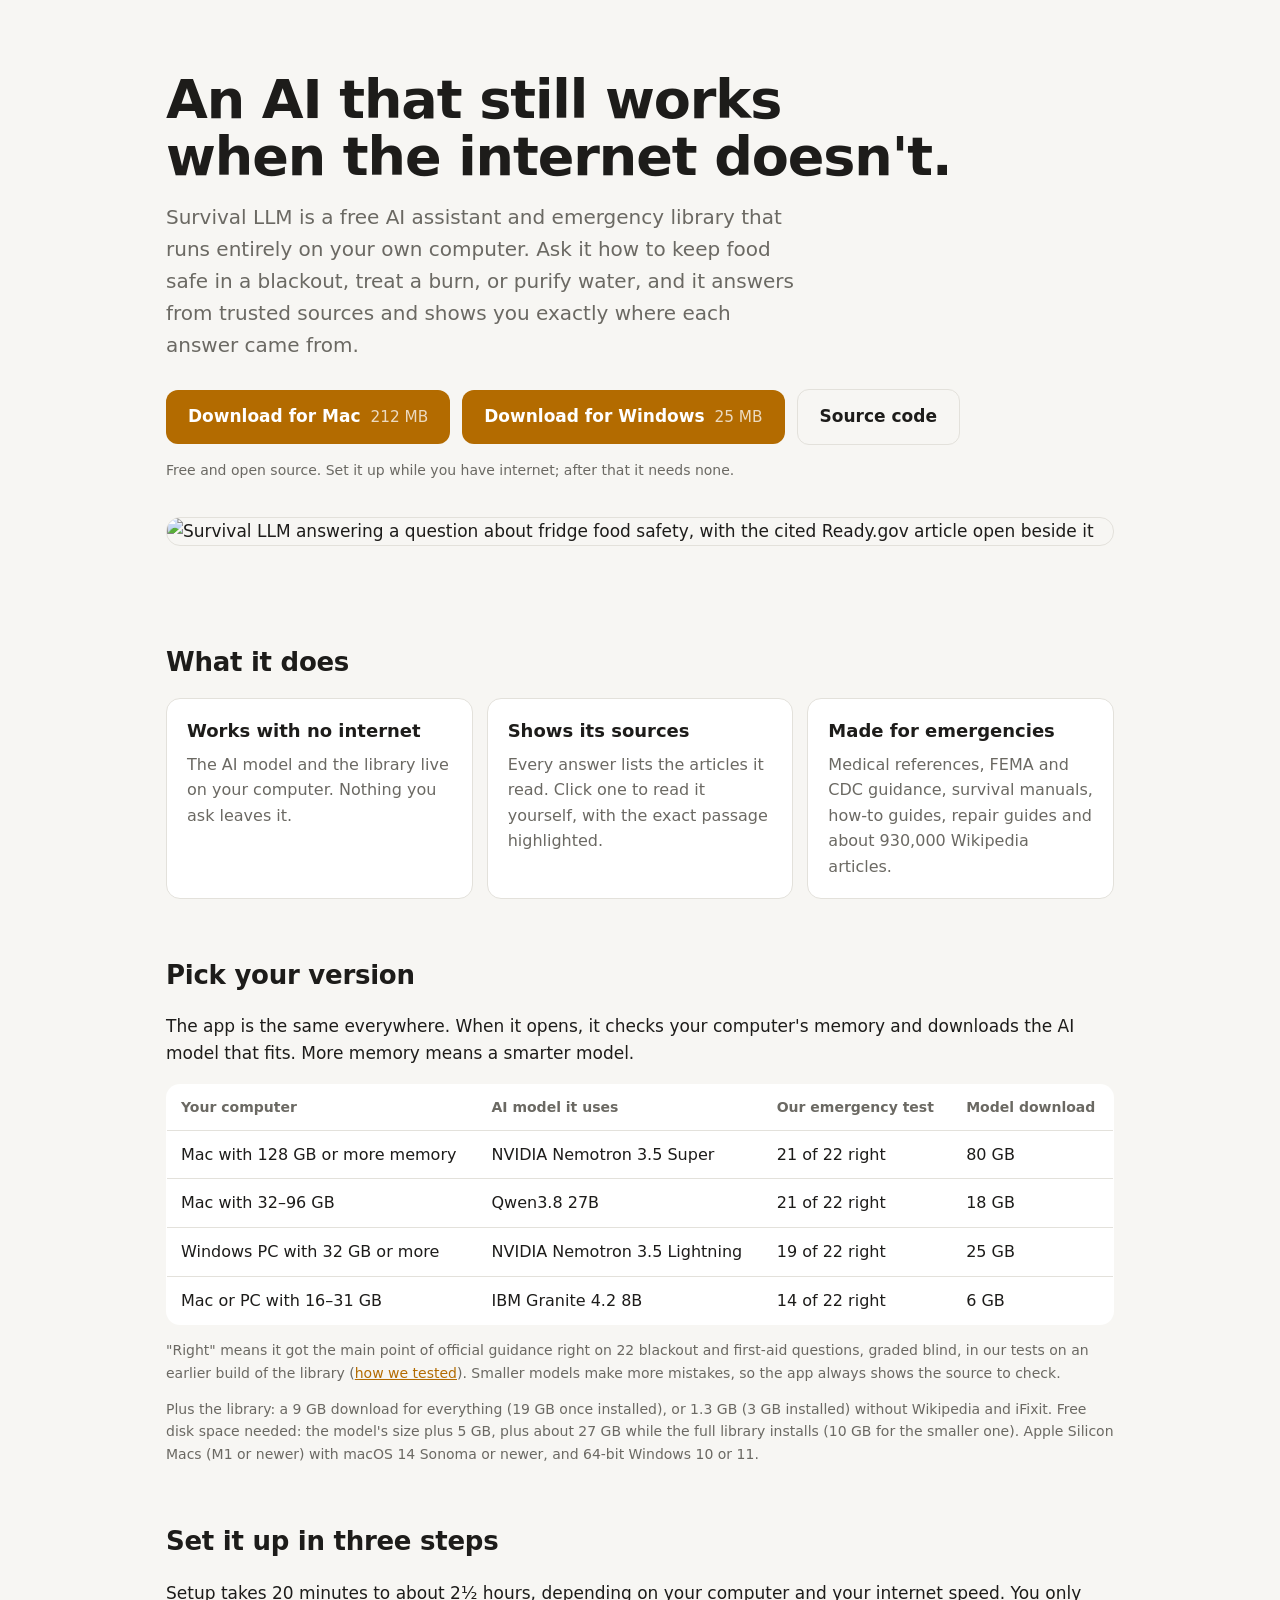
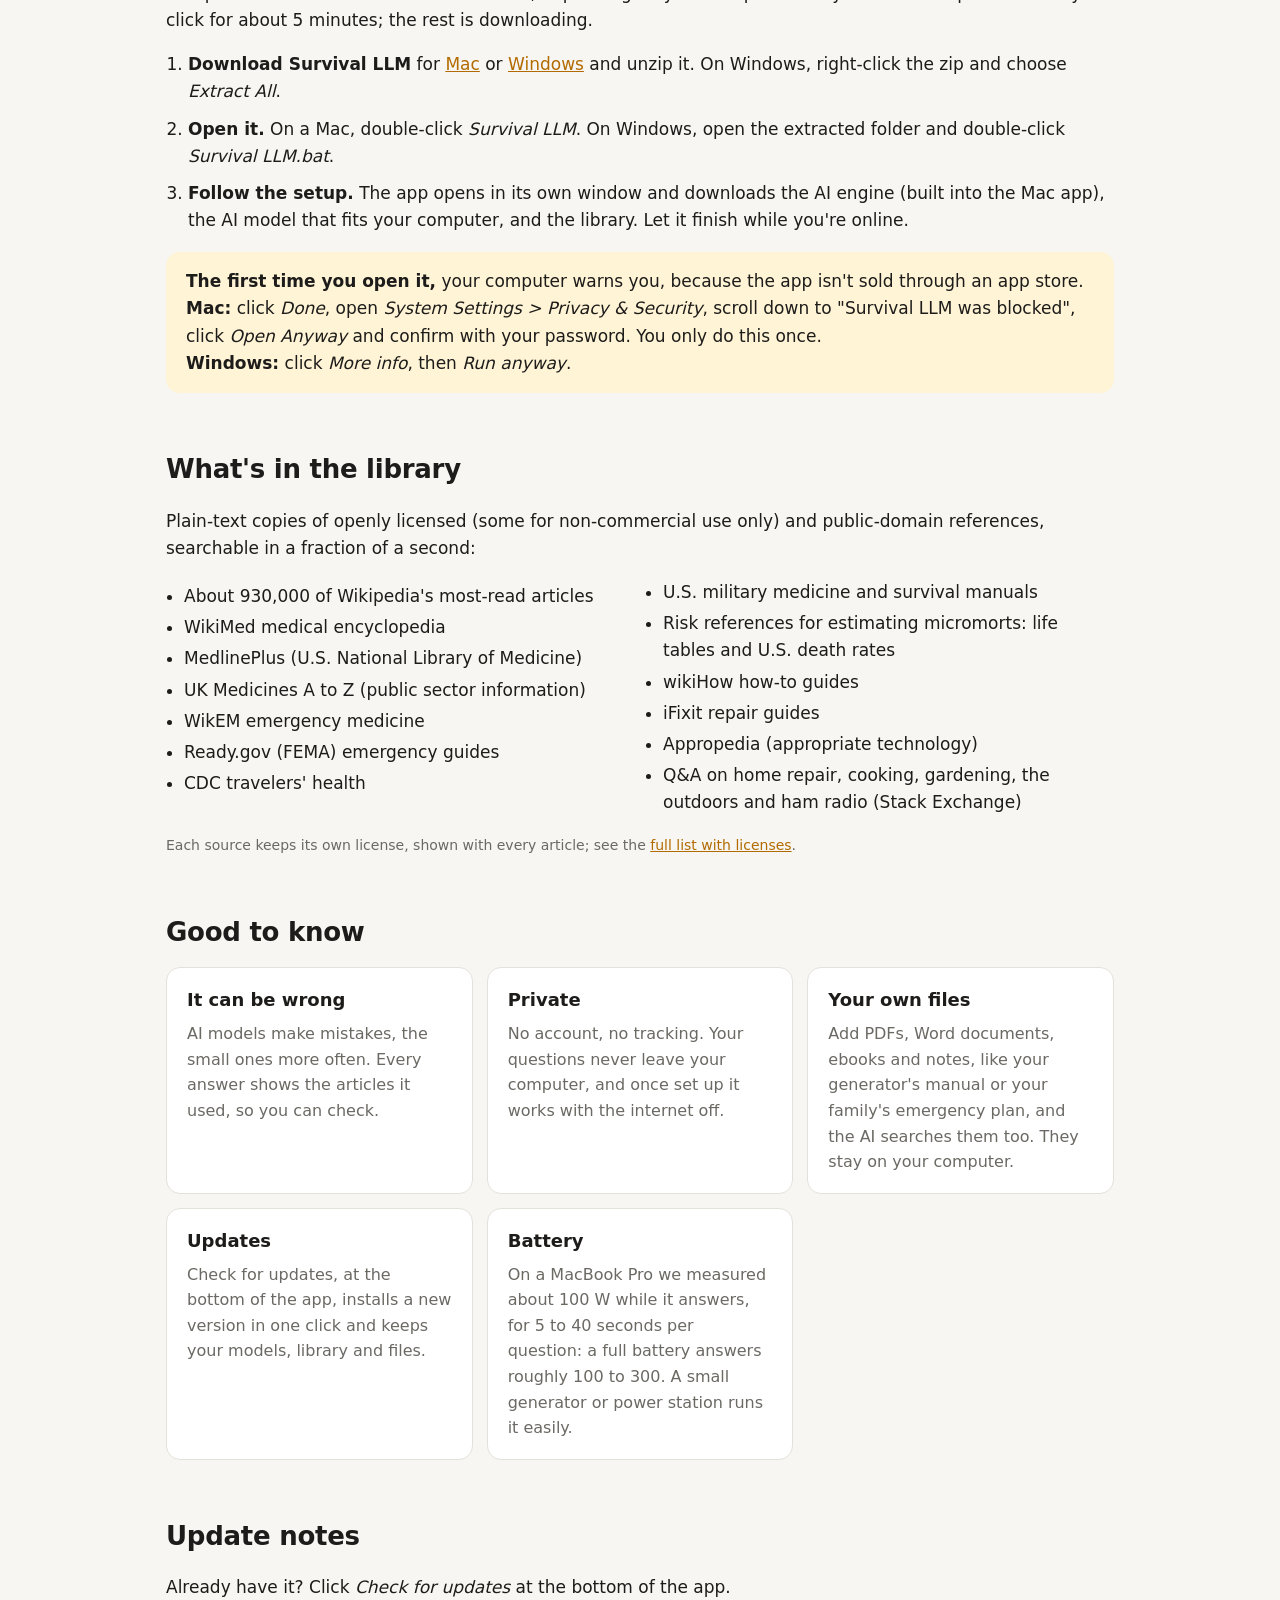
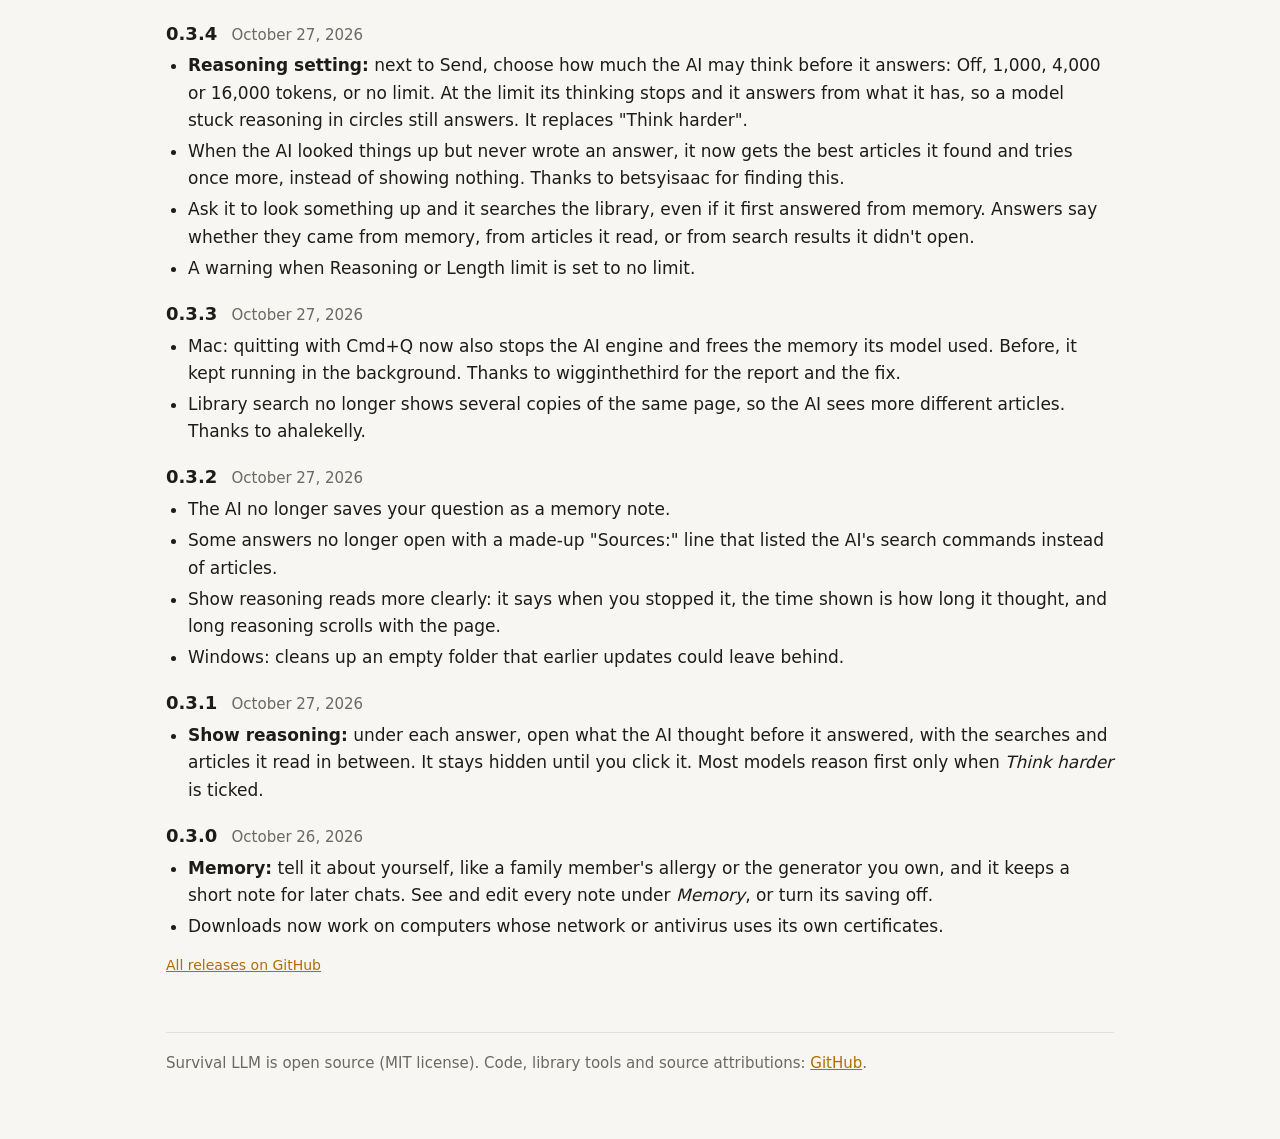
==== docs/index.html @ 3ea8a3d5 "first commit" ====
<!doctype html>
<html lang="en">
<head>
<meta charset="utf-8">
<meta name="viewport" content="width=device-width, initial-scale=1">
<title>Survival LLM</title>
<meta name="description" content="A free, open-source AI assistant and survival library that runs on your own computer and works with no internet.">
<meta property="og:type" content="website">
<meta property="og:site_name" content="brangus.io">
<meta property="og:title" content="Survival LLM: an AI that still works when the internet doesn't">
<meta property="og:description" content="A free AI assistant and survival library (1.5 million offline articles) that runs on your own computer, with no internet. Shows the source of every answer. Mac and Windows.">
<meta property="og:url" content="https://www.brangus.io/survival-llm">
<meta property="og:image" content="https://www.brangus.io/survival-llm/social-card.png">
<meta property="og:image:width" content="1200">
<meta property="og:image:height" content="628">
<meta property="og:image:alt" content="Survival LLM answering &quot;I'm bleeding a lot from my foot. Help. What do I do?&quot; with first-aid steps and the manuals it used">
<meta name="twitter:card" content="summary_large_image">
<meta name="twitter:title" content="Survival LLM: an AI that still works when the internet doesn't">
<meta name="twitter:description" content="A free AI assistant and survival library that runs on your own computer, with no internet. Shows the source of every answer.">
<meta name="twitter:image" content="https://www.brangus.io/survival-llm/social-card.png">
<link rel="canonical" href="https://www.brangus.io/survival-llm">
<style>
  :root {
    --bg: #f7f6f3; --panel: #ffffff; --text: #1d1c1a; --muted: #6b6963; --line: #e3e1db;
    --accent: #b36b00; --accent-text: #ffffff; --soft: #fff4d6;
    color-scheme: light;
  }
  @media (prefers-color-scheme: dark) {
    :root:not([data-theme="light"]) {
      --bg: #151412; --panel: #1e1d1a; --text: #ecebe6; --muted: #a3a097; --line: #2f2d29;
      --accent: #f0b54a; --accent-text: #1d1405; --soft: #2c2619; color-scheme: dark;
    }
  }
  :root[data-theme="dark"] {
    --bg: #151412; --panel: #1e1d1a; --text: #ecebe6; --muted: #a3a097; --line: #2f2d29;
    --accent: #f0b54a; --accent-text: #1d1405; --soft: #2c2619; color-scheme: dark;
  }
  * { box-sizing: border-box; }
  body { margin: 0; background: var(--bg); color: var(--text);
    font: 17px/1.6 system-ui, -apple-system, "Segoe UI", Roboto, sans-serif; }
  main { max-width: 980px; margin: 0 auto; padding: 0 16px 64px; }
  a { color: var(--accent); }
  .hero { padding: 72px 0 40px; }
  .hero h1 { font-size: clamp(34px, 6vw, 54px); line-height: 1.05; margin: 0 0 16px; letter-spacing: -0.02em; }
  .hero p.lede { font-size: 20px; color: var(--muted); max-width: 640px; margin: 0 0 28px; }
  .buttons { display: flex; flex-wrap: wrap; gap: 12px; align-items: center; }
  .btn { display: inline-block; padding: 13px 22px; border-radius: 12px; font-weight: 650; text-decoration: none;
    background: var(--accent); color: var(--accent-text); }
  .btn.secondary { background: transparent; color: var(--text); border: 1px solid var(--line); }
  .btn .size { font-weight: 400; opacity: .75; margin-left: 4px; font-size: .9em; }
  .small { font-size: 14px; color: var(--muted); }
  h2 { font-size: 26px; margin: 56px 0 14px; letter-spacing: -0.01em; }
  .cards { display: grid; grid-template-columns: repeat(auto-fit, minmax(240px, 1fr)); gap: 14px; }
  .card { background: var(--panel); border: 1px solid var(--line); border-radius: 14px; padding: 18px 20px; }
  .card h3 { margin: 0 0 6px; font-size: 18px; }
  .card p { margin: 0; color: var(--muted); font-size: 16px; }
  table { width: 100%; border-collapse: collapse; background: var(--panel); border: 1px solid var(--line);
    border-radius: 14px; overflow: hidden; font-size: 16px; }
  th, td { text-align: left; padding: 11px 14px; border-bottom: 1px solid var(--line); vertical-align: top; }
  th { font-size: 14px; color: var(--muted); font-weight: 600; }
  tr:last-child td { border-bottom: 0; }
  .table-wrap { overflow-x: auto; }
  ol.steps { padding-left: 22px; }
  ol.steps li { margin: 10px 0; }
  .callout { background: var(--soft); border-radius: 14px; padding: 16px 20px; margin: 18px 0; }
  .sources { columns: 2 280px; column-gap: 28px; padding-left: 18px; }
  .sources li { break-inside: avoid; margin: 4px 0; }
  footer { border-top: 1px solid var(--line); margin-top: 56px; padding-top: 18px; color: var(--muted); font-size: 15px; }
  .shot { width: 100%; border-radius: 14px; border: 1px solid var(--line); margin-top: 36px; display: block; }
  .update h3 { margin: 18px 0 4px; font-size: 18px; }
  .update h3 .date { font-weight: 400; color: var(--muted); font-size: 15px; margin-left: 8px; }
  .update ul { margin: 0; padding-left: 22px; }
  .update li { margin: 4px 0; }
</style>
</head>
<body>
<main>
  <section class="hero">
    <h1>An AI that still works<br>when the internet doesn't.</h1>
    <p class="lede">Survival LLM is a free AI assistant and emergency library that runs entirely on your own computer.
      Ask it how to keep food safe in a blackout, treat a burn, or purify water, and it answers from
      trusted sources and shows you exactly where each answer came from.</p>
    <div class="buttons">
      <a class="btn" id="dl-mac" href="#download">Download for Mac <span class="size">212 MB</span></a>
      <a class="btn" id="dl-win" href="#download">Download for Windows <span class="size">25 MB</span></a>
      <a class="btn secondary" id="dl-src" href="#source">Source code</a>
    </div>
    <p class="small" id="device-note">Free and open source. Set it up while you have internet; after that it needs none.</p>
    <img class="shot" src="/survival-llm/screenshot.png" alt="Survival LLM answering a question about fridge food safety, with the cited Ready.gov article open beside it">
  </section>

  <h2>What it does</h2>
  <div class="cards">
    <div class="card"><h3>Works with no internet</h3><p>The AI model and the library live on your computer. Nothing you ask leaves it.</p></div>
    <div class="card"><h3>Shows its sources</h3><p>Every answer lists the articles it read. Click one to read it yourself, with the exact passage highlighted.</p></div>
    <div class="card"><h3>Made for emergencies</h3><p>Medical references, FEMA and CDC guidance, survival manuals, how-to guides, repair guides and about 930,000 Wikipedia articles.</p></div>
  </div>

  <h2 id="download">Pick your version</h2>
  <p>The app is the same everywhere. When it opens, it checks your computer's memory and downloads the AI model that fits.
    More memory means a smarter model.</p>
  <div class="table-wrap">
  <table>
    <thead><tr><th>Your computer</th><th>AI model it uses</th><th>Our emergency test</th><th>Model download</th></tr></thead>
    <tbody id="tiers">
      <tr><td>Mac with 128 GB or more memory</td><td>NVIDIA Nemotron 3.5 Super</td><td>21 of 22 right</td><td>80 GB</td></tr>
      <tr><td>Mac with 32–96 GB</td><td>Qwen3.8 27B</td><td>21 of 22 right</td><td>18 GB</td></tr>
      <tr><td>Windows PC with 32 GB or more</td><td>NVIDIA Nemotron 3.5 Lightning</td><td>19 of 22 right</td><td>25 GB</td></tr>
      <tr><td>Mac or PC with 16–31 GB</td><td>IBM Granite 4.2 8B</td><td>14 of 22 right</td><td>6 GB</td></tr>
    </tbody>
  </table>
  </div>
  <p class="small">"Right" means it got the main point of official guidance right on 22 blackout and first-aid
    questions, graded blind, in our tests on an earlier build of the library (<a id="tests-link" href="#source">how we
    tested</a>). Smaller models make more mistakes, so the app always shows the source to check.</p>
  <p class="small">Plus the library: a <span id="lib-full">9 GB</span> download for everything (19 GB once installed), or
    <span id="lib-lite">1.3 GB</span> (3 GB installed) without Wikipedia and iFixit. Free disk space needed: the model's
    size plus 5 GB, plus about 27 GB while the full library installs (10 GB for the smaller one).
    Apple Silicon Macs (M1 or newer) with macOS 14 Sonoma or newer, and 64-bit Windows 10 or 11.</p>

  <h2>Set it up in three steps</h2>
  <p>Setup takes 20 minutes to about 2½ hours, depending on your computer and your internet speed. You only click for
    about 5 minutes; the rest is downloading.</p>
  <ol class="steps">
    <li><strong>Download Survival LLM</strong> for <a id="dl-mac-2" href="#download">Mac</a> or <a id="dl-win-2" href="#download">Windows</a>
      and unzip it. On Windows, right-click the zip and choose <em>Extract All</em>.</li>
    <li><strong>Open it.</strong> On a Mac, double-click <em>Survival LLM</em>. On Windows, open the extracted folder and
      double-click <em>Survival LLM.bat</em>.</li>
    <li><strong>Follow the setup.</strong> The app opens in its own window and downloads the AI engine (built into the Mac
      app), the AI model that fits your computer, and the library. Let it finish while you're online.</li>
  </ol>
  <div class="callout">
    <strong>The first time you open it,</strong> your computer warns you, because the app isn't sold through an app store.
    <br><strong>Mac:</strong> click <em>Done</em>, open <em>System Settings &gt; Privacy &amp; Security</em>, scroll down to
    "Survival LLM was blocked", click <em>Open Anyway</em> and confirm with your password. You only do this once.
    <br><strong>Windows:</strong> click <em>More info</em>, then <em>Run anyway</em>.
  </div>

  <h2>What's in the library</h2>
  <p>Plain-text copies of openly licensed (some for non-commercial use only) and public-domain references, searchable
    in a fraction of a second:</p>
  <ul class="sources">
    <li>About 930,000 of Wikipedia's most-read articles</li>
    <li>WikiMed medical encyclopedia</li>
    <li>MedlinePlus (U.S. National Library of Medicine)</li>
    <li>UK Medicines A to Z (public sector information)</li>
    <li>WikEM emergency medicine</li>
    <li>Ready.gov (FEMA) emergency guides</li>
    <li>CDC travelers' health</li>
    <li>U.S. military medicine and survival manuals</li>
    <li>Risk references for estimating micromorts: life tables and U.S. death rates</li>
    <li>wikiHow how-to guides</li>
    <li>iFixit repair guides</li>
    <li>Appropedia (appropriate technology)</li>
    <li>Q&amp;A on home repair, cooking, gardening, the outdoors and ham radio (Stack Exchange)</li>
  </ul>
  <p class="small">Each source keeps its own license, shown with every article; see the
    <a id="sources-link" href="#source">full list with licenses</a>.</p>

  <h2>Good to know</h2>
  <div class="cards">
    <div class="card"><h3>It can be wrong</h3><p>AI models make mistakes, the small ones more often. Every answer shows the articles it used, so you can check.</p></div>
    <div class="card"><h3>Private</h3><p>No account, no tracking. Your questions never leave your computer, and once set up it works with the internet off.</p></div>
    <div class="card"><h3>Your own files</h3><p>Add PDFs, Word documents, ebooks and notes, like your generator's manual or your family's
      emergency plan, and the AI searches them too. They stay on your computer.</p></div>
    <div class="card"><h3>Updates</h3><p>Check for updates, at the bottom of the app, installs a new version in one click and keeps your
      models, library and files.</p></div>
    <div class="card"><h3>Battery</h3><p>On a MacBook Pro we measured about 100 W while it answers, for 5 to 40 seconds per question: a full battery
      answers roughly 100 to 300. A small generator or power station runs it easily.</p></div>
  </div>

  <h2 id="updates">Update notes</h2>
  <p>Already have it? Click <em>Check for updates</em> at the bottom of the app.</p>
  <div class="update">
    <h3>0.3.4 <span class="date">October 27, 2026</span></h3>
    <ul>
      <li><strong>Reasoning setting:</strong> next to Send, choose how much the AI may think before it answers: Off,
        1,000, 4,000 or 16,000 tokens, or no limit. At the limit its thinking stops and it answers from what it has, so
        a model stuck reasoning in circles still answers. It replaces "Think harder".</li>
      <li>When the AI looked things up but never wrote an answer, it now gets the best articles it found and tries once
        more, instead of showing nothing. Thanks to betsyisaac for finding this.</li>
      <li>Ask it to look something up and it searches the library, even if it first answered from memory. Answers say
        whether they came from memory, from articles it read, or from search results it didn't open.</li>
      <li>A warning when Reasoning or Length limit is set to no limit.</li>
    </ul>
    <h3>0.3.3 <span class="date">October 27, 2026</span></h3>
    <ul>
      <li>Mac: quitting with Cmd+Q now also stops the AI engine and frees the memory its model used. Before, it kept
        running in the background. Thanks to wigginthethird for the report and the fix.</li>
      <li>Library search no longer shows several copies of the same page, so the AI sees more different articles.
        Thanks to ahalekelly.</li>
    </ul>
    <h3>0.3.2 <span class="date">October 27, 2026</span></h3>
    <ul>
      <li>The AI no longer saves your question as a memory note.</li>
      <li>Some answers no longer open with a made-up "Sources:" line that listed the AI's search commands instead of articles.</li>
      <li>Show reasoning reads more clearly: it says when you stopped it, the time shown is how long it thought, and long
        reasoning scrolls with the page.</li>
      <li>Windows: cleans up an empty folder that earlier updates could leave behind.</li>
    </ul>
    <h3>0.3.1 <span class="date">October 27, 2026</span></h3>
    <ul>
      <li><strong>Show reasoning:</strong> under each answer, open what the AI thought before it answered, with the searches
        and articles it read in between. It stays hidden until you click it. Most models reason first only when
        <em>Think harder</em> is ticked.</li>
    </ul>
    <h3>0.3.0 <span class="date">October 26, 2026</span></h3>
    <ul>
      <li><strong>Memory:</strong> tell it about yourself, like a family member's allergy or the generator you own, and it
        keeps a short note for later chats. See and edit every note under <em>Memory</em>, or turn its saving off.</li>
      <li>Downloads now work on computers whose network or antivirus uses its own certificates.</li>
    </ul>
  </div>
  <p class="small"><a id="releases-link" href="#source">All releases on GitHub</a></p>

  <footer id="source">
    Survival LLM is open source (MIT license). Code, library tools and source attributions:
    <a id="repo-link" href="#">GitHub</a>.
  </footer>
</main>
<script>
  const REPO = "https://github.com/anonnerdfrenzy/survival-llm";
  const LINKS = {
    mac: REPO + "/releases/latest/download/Survival-LLM-mac.zip",
    windows: REPO + "/releases/latest/download/Survival-LLM-windows.zip",
    repo: REPO,
  };
  const set = (id, url) => { const el = document.getElementById(id); if (el && url) el.href = url; };
  set("dl-mac", LINKS.mac); set("dl-mac-2", LINKS.mac);
  set("dl-win", LINKS.windows); set("dl-win-2", LINKS.windows);
  set("tests-link", LINKS.repo + "#how-the-models-did");
  set("dl-src", LINKS.repo); set("repo-link", LINKS.repo); set("sources-link", LINKS.repo + "/blob/main/SOURCES.md");
  set("releases-link", LINKS.repo + "/releases");

  // Put the download for this visitor's computer first; phones and tablets get told it's for computers.
  const ua = navigator.userAgent;
  const phone = /iPhone|iPad|Android/i.test(ua) || (navigator.maxTouchPoints > 1 && /Macintosh/.test(ua));
  const win = /Windows/i.test(ua), mac = /Macintosh|Mac OS X/i.test(ua) && !phone;
  const macBtn = document.getElementById("dl-mac"), winBtn = document.getElementById("dl-win");
  if (win) { winBtn.parentNode.insertBefore(winBtn, macBtn); macBtn.classList.add("secondary"); }
  else if (mac) winBtn.classList.add("secondary");
  if (phone) document.getElementById("device-note").textContent =
    "Survival LLM runs on Mac and Windows computers, not phones. Open this page on your computer to download it.";
</script>
</body>
</html>
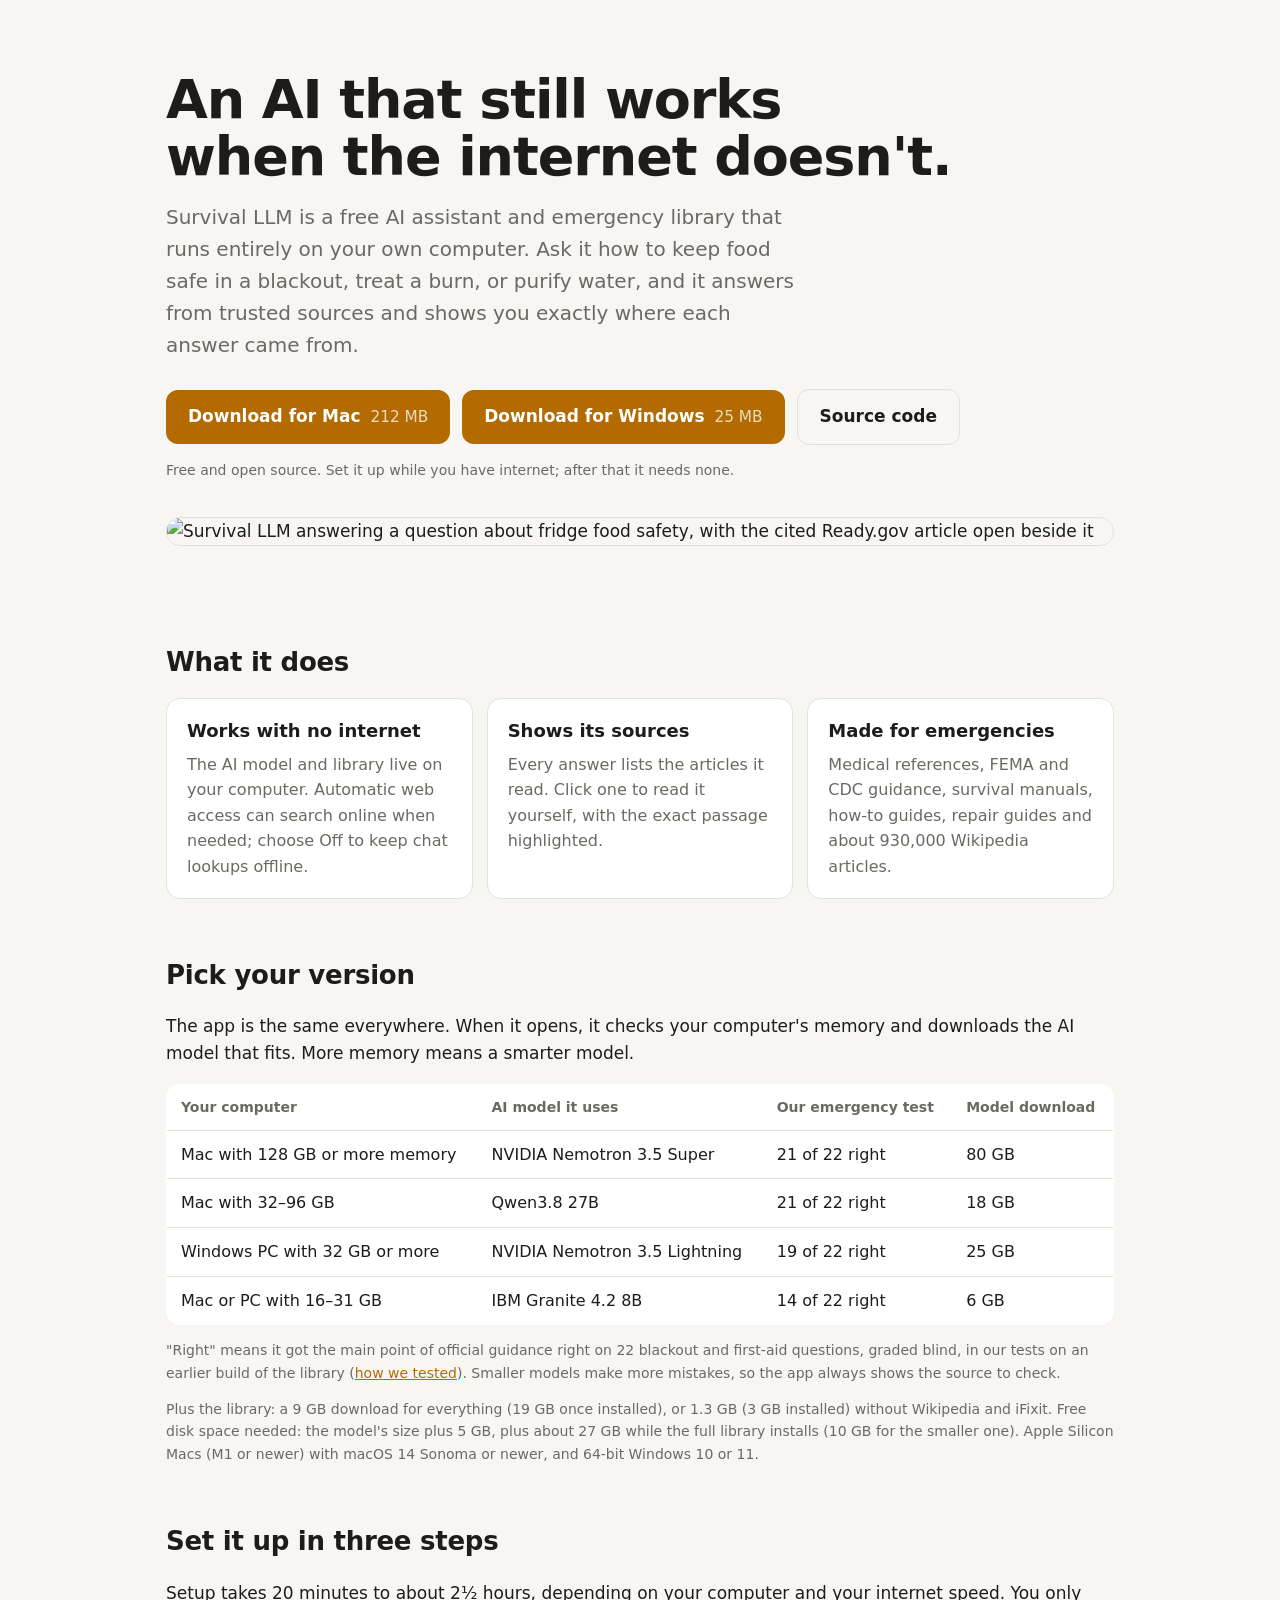
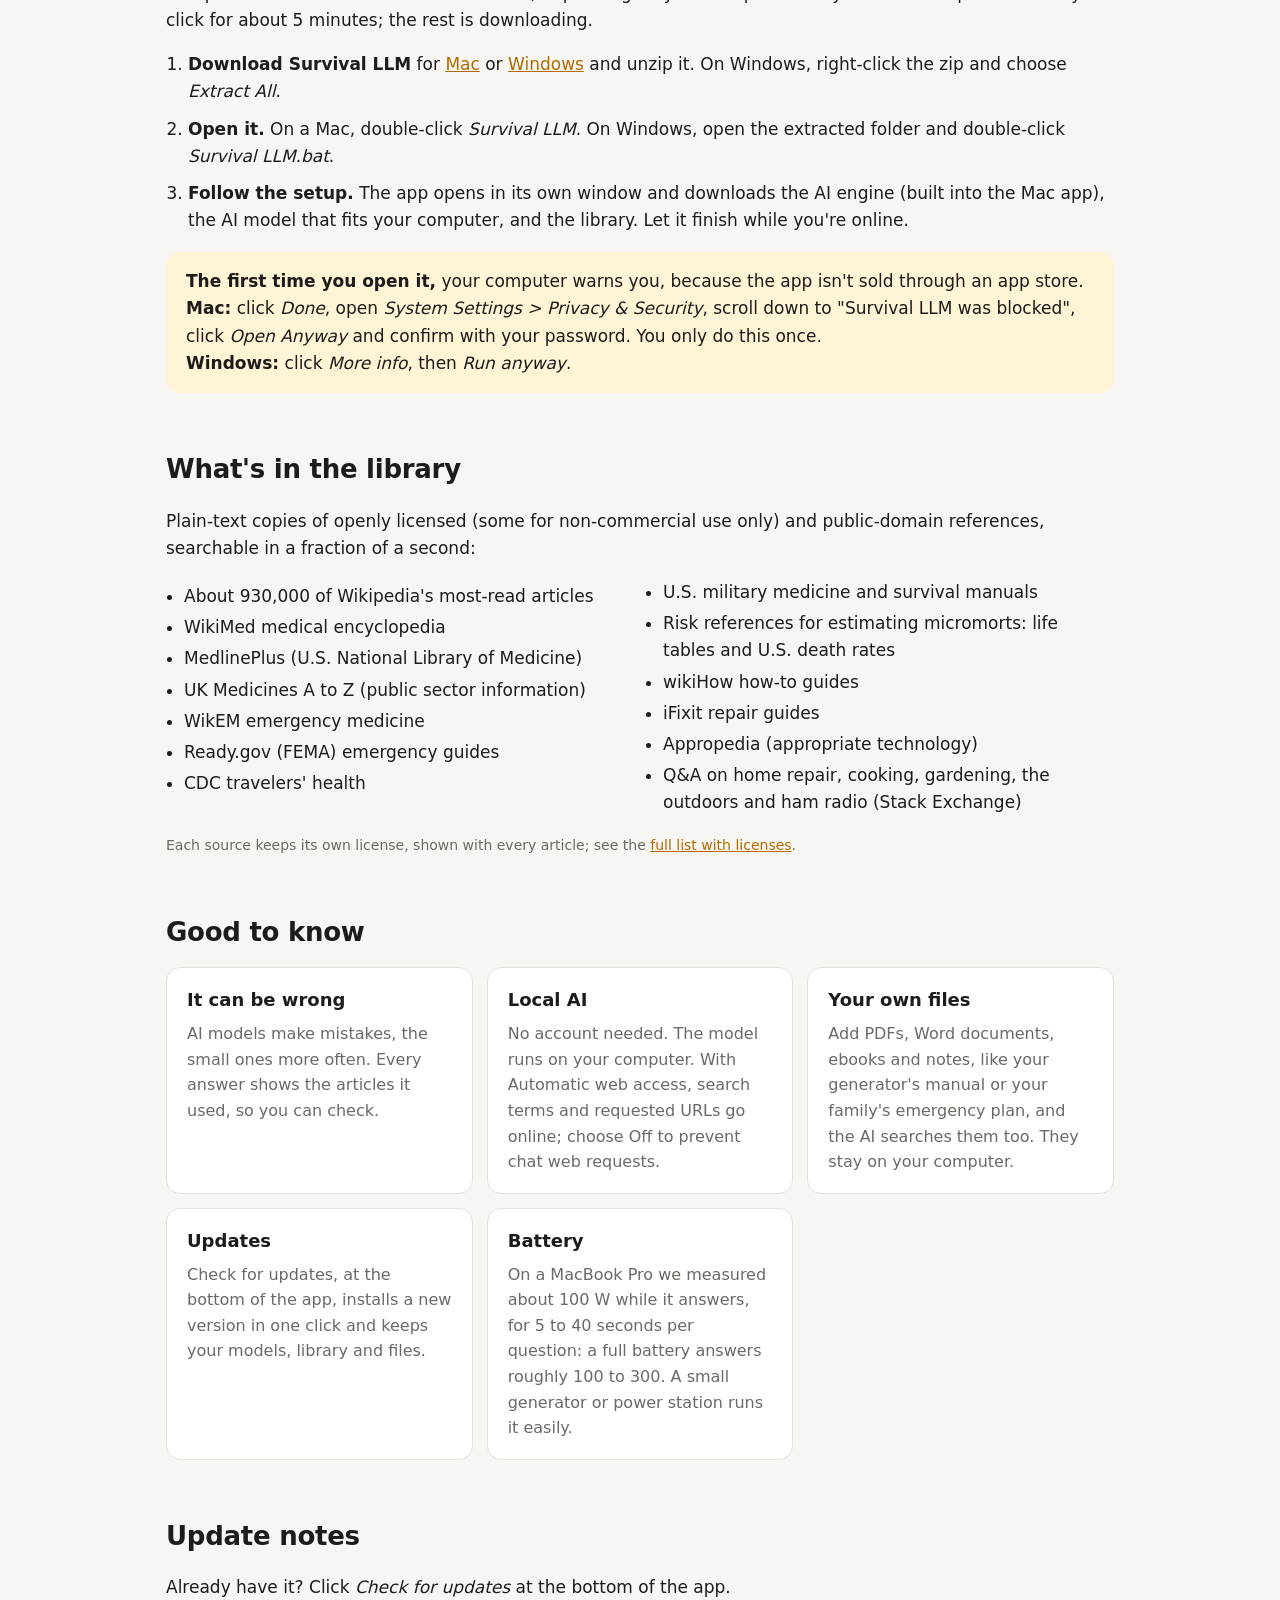
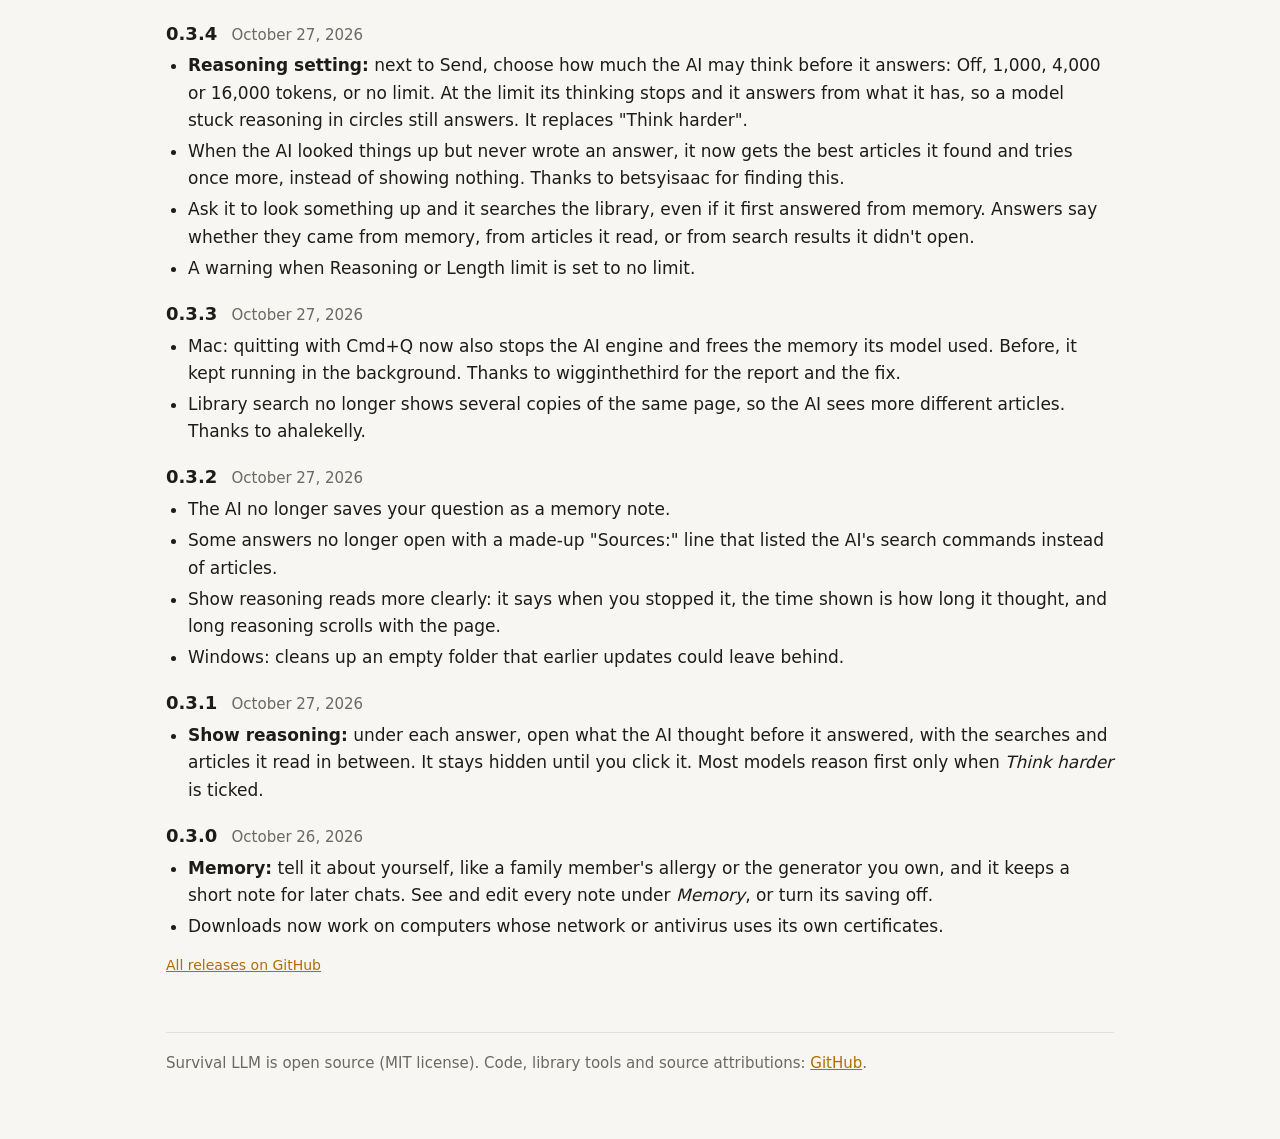
==== commit 7a7ae098: "Add automatic web lookups with offline fallback" ====
--- a/docs/index.html
+++ b/docs/index.html
@@ -91,7 +91,7 @@
 
   <h2>What it does</h2>
   <div class="cards">
-    <div class="card"><h3>Works with no internet</h3><p>The AI model and the library live on your computer. Nothing you ask leaves it.</p></div>
+    <div class="card"><h3>Works with no internet</h3><p>The AI model and library live on your computer. Automatic web access can search online when needed; choose Off to keep chat lookups offline.</p></div>
     <div class="card"><h3>Shows its sources</h3><p>Every answer lists the articles it read. Click one to read it yourself, with the exact passage highlighted.</p></div>
     <div class="card"><h3>Made for emergencies</h3><p>Medical references, FEMA and CDC guidance, survival manuals, how-to guides, repair guides and about 930,000 Wikipedia articles.</p></div>
   </div>
@@ -160,7 +160,7 @@
   <h2>Good to know</h2>
   <div class="cards">
     <div class="card"><h3>It can be wrong</h3><p>AI models make mistakes, the small ones more often. Every answer shows the articles it used, so you can check.</p></div>
-    <div class="card"><h3>Private</h3><p>No account, no tracking. Your questions never leave your computer, and once set up it works with the internet off.</p></div>
+    <div class="card"><h3>Local AI</h3><p>No account needed. The model runs on your computer. With Automatic web access, search terms and requested URLs go online; choose Off to prevent chat web requests.</p></div>
     <div class="card"><h3>Your own files</h3><p>Add PDFs, Word documents, ebooks and notes, like your generator's manual or your family's
       emergency plan, and the AI searches them too. They stay on your computer.</p></div>
     <div class="card"><h3>Updates</h3><p>Check for updates, at the bottom of the app, installs a new version in one click and keeps your
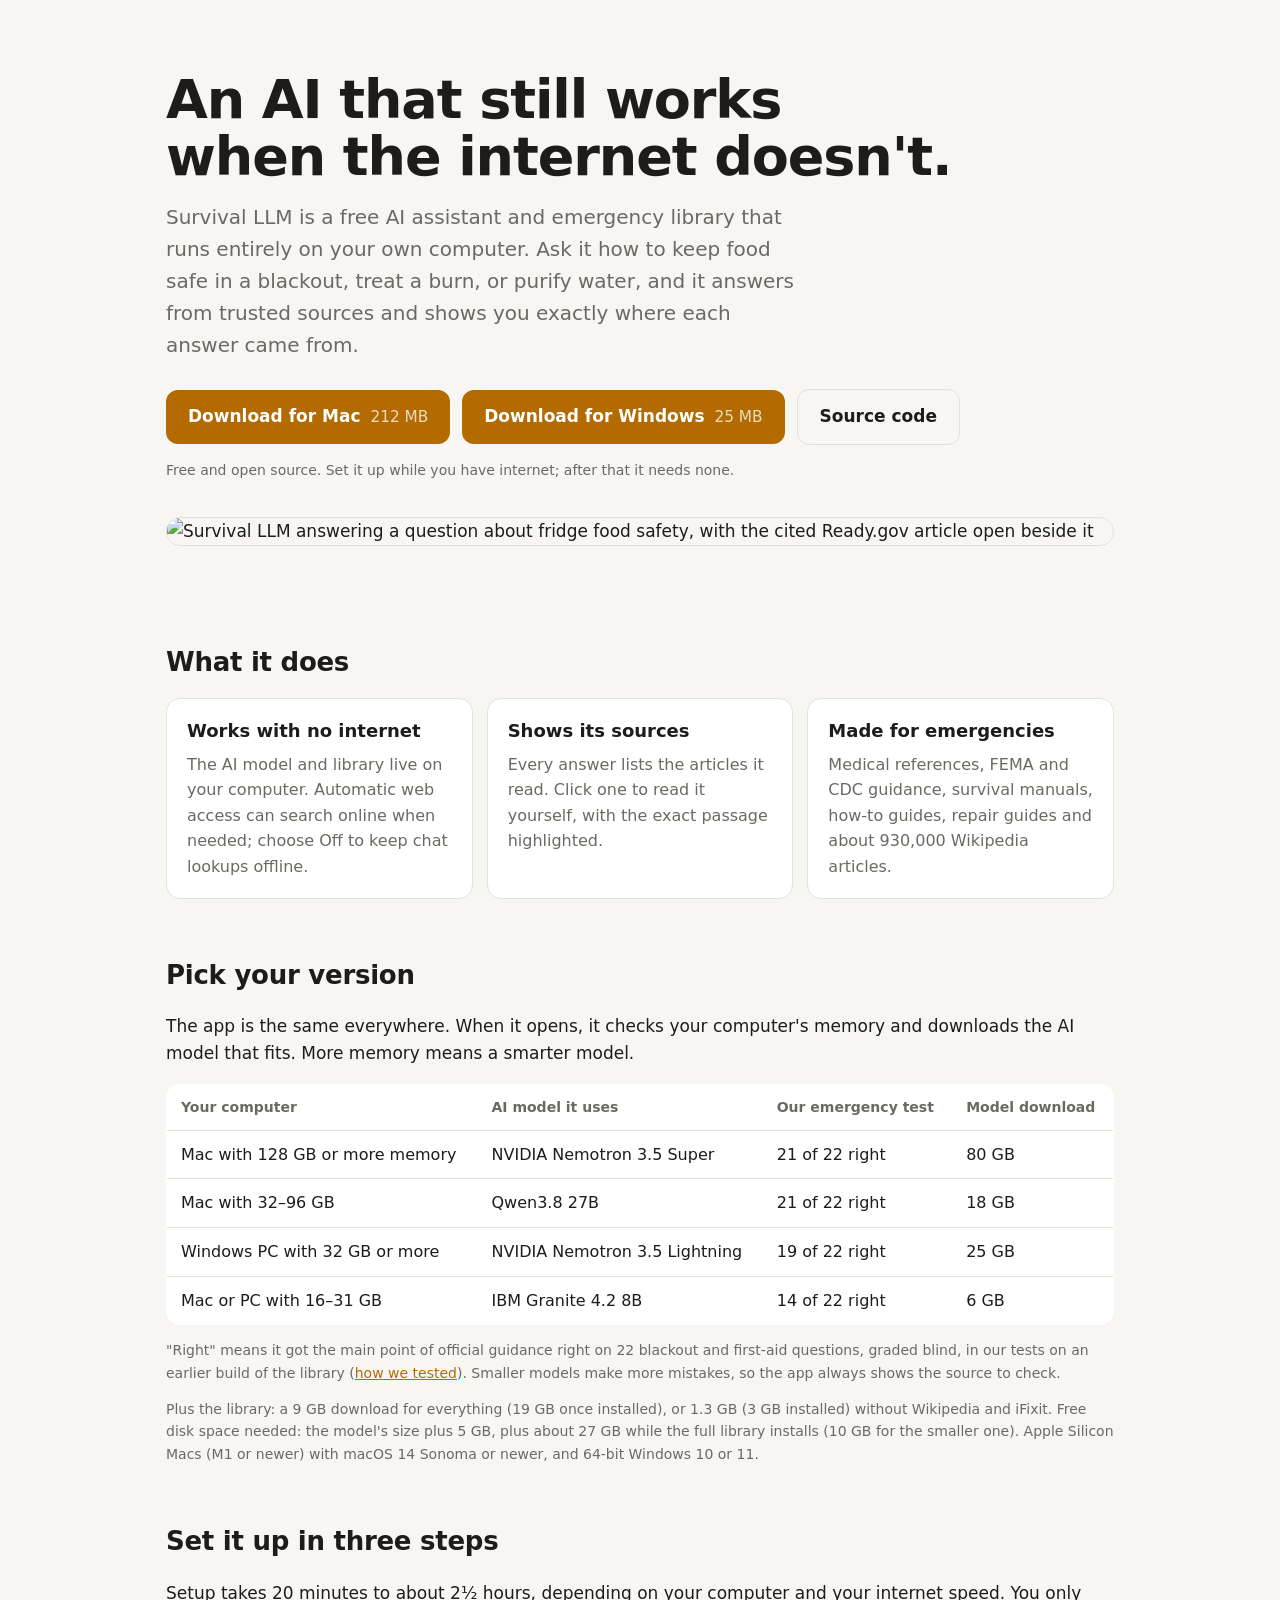
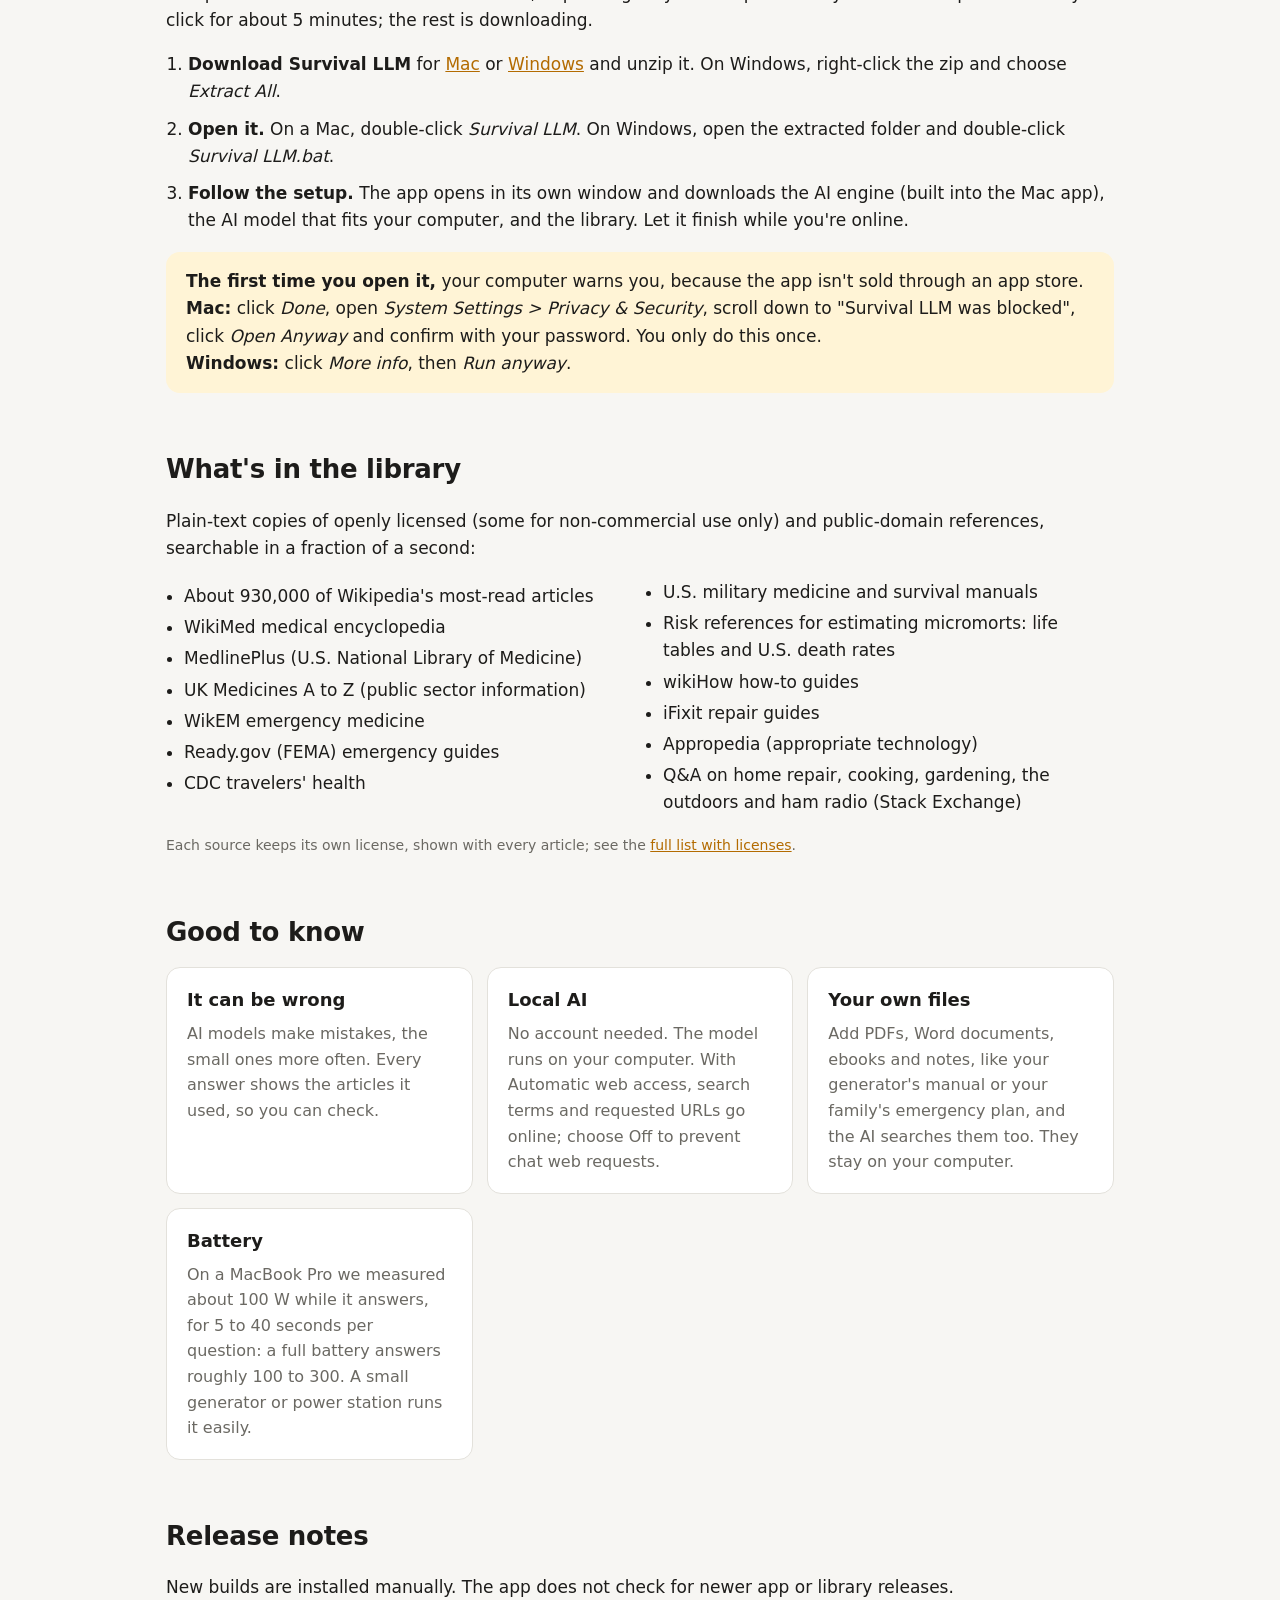
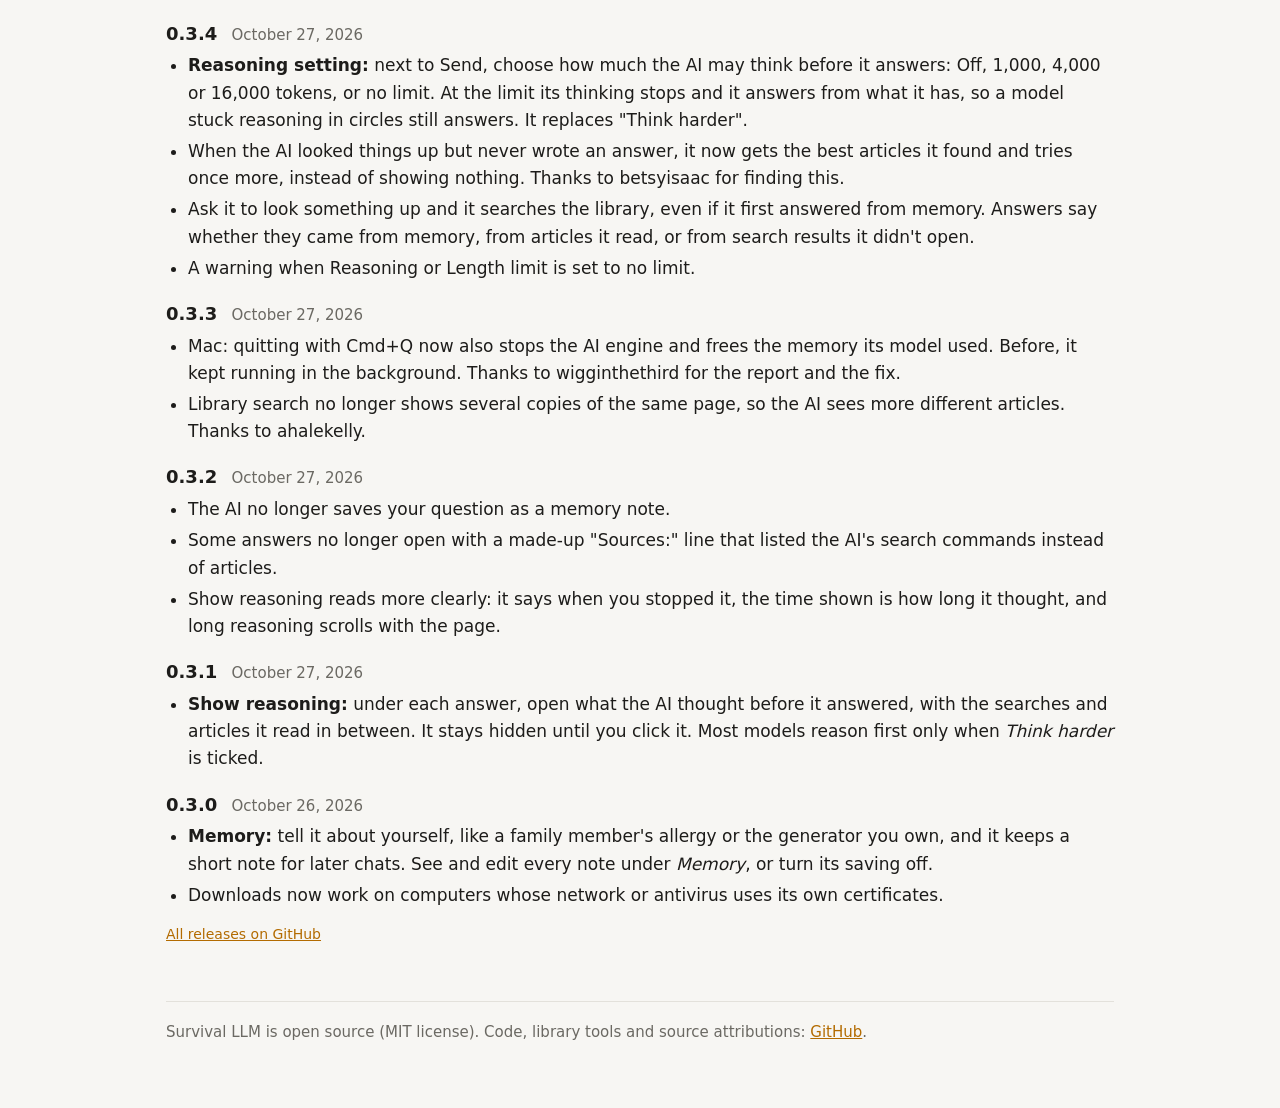
==== commit 1a9a0f9f: "Remove app and library version checks and self-updater" ====
--- a/docs/index.html
+++ b/docs/index.html
@@ -67,10 +67,10 @@
   .sources li { break-inside: avoid; margin: 4px 0; }
   footer { border-top: 1px solid var(--line); margin-top: 56px; padding-top: 18px; color: var(--muted); font-size: 15px; }
   .shot { width: 100%; border-radius: 14px; border: 1px solid var(--line); margin-top: 36px; display: block; }
-  .update h3 { margin: 18px 0 4px; font-size: 18px; }
-  .update h3 .date { font-weight: 400; color: var(--muted); font-size: 15px; margin-left: 8px; }
-  .update ul { margin: 0; padding-left: 22px; }
-  .update li { margin: 4px 0; }
+  .release h3 { margin: 18px 0 4px; font-size: 18px; }
+  .release h3 .date { font-weight: 400; color: var(--muted); font-size: 15px; margin-left: 8px; }
+  .release ul { margin: 0; padding-left: 22px; }
+  .release li { margin: 4px 0; }
 </style>
 </head>
 <body>
@@ -163,15 +163,13 @@
     <div class="card"><h3>Local AI</h3><p>No account needed. The model runs on your computer. With Automatic web access, search terms and requested URLs go online; choose Off to prevent chat web requests.</p></div>
     <div class="card"><h3>Your own files</h3><p>Add PDFs, Word documents, ebooks and notes, like your generator's manual or your family's
       emergency plan, and the AI searches them too. They stay on your computer.</p></div>
-    <div class="card"><h3>Updates</h3><p>Check for updates, at the bottom of the app, installs a new version in one click and keeps your
-      models, library and files.</p></div>
     <div class="card"><h3>Battery</h3><p>On a MacBook Pro we measured about 100 W while it answers, for 5 to 40 seconds per question: a full battery
       answers roughly 100 to 300. A small generator or power station runs it easily.</p></div>
   </div>
 
-  <h2 id="updates">Update notes</h2>
-  <p>Already have it? Click <em>Check for updates</em> at the bottom of the app.</p>
-  <div class="update">
+  <h2 id="releases">Release notes</h2>
+  <p>New builds are installed manually. The app does not check for newer app or library releases.</p>
+  <div class="release">
     <h3>0.3.4 <span class="date">October 27, 2026</span></h3>
     <ul>
       <li><strong>Reasoning setting:</strong> next to Send, choose how much the AI may think before it answers: Off,
@@ -196,7 +194,6 @@
       <li>Some answers no longer open with a made-up "Sources:" line that listed the AI's search commands instead of articles.</li>
       <li>Show reasoning reads more clearly: it says when you stopped it, the time shown is how long it thought, and long
         reasoning scrolls with the page.</li>
-      <li>Windows: cleans up an empty folder that earlier updates could leave behind.</li>
     </ul>
     <h3>0.3.1 <span class="date">October 27, 2026</span></h3>
     <ul>
